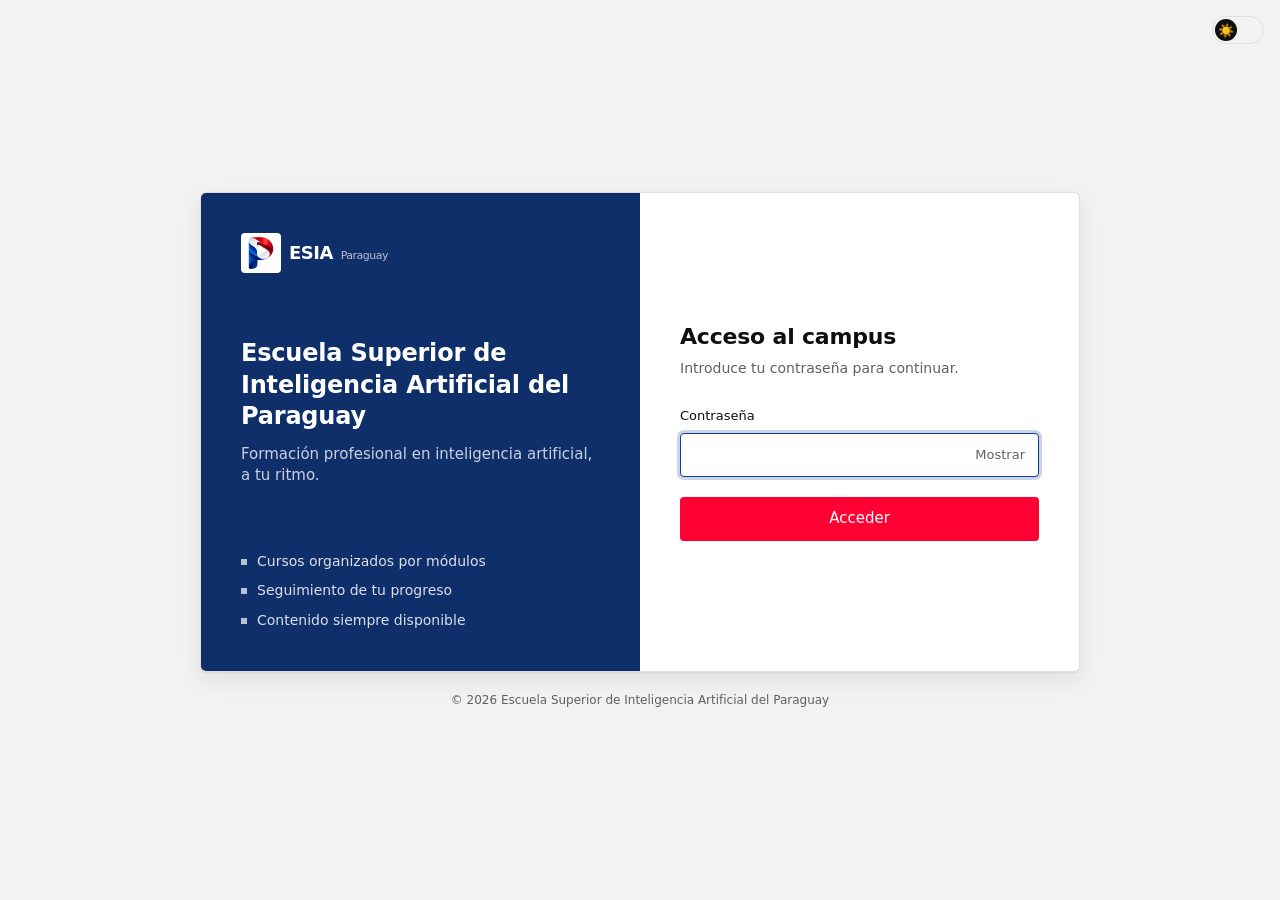
==== index.html @ 0d7a5cef "Plataforma ESIA Paraguay: portada con acceso, cursos paso a paso, modo claro/oscuro y diseño respons" ====
<!doctype html>
<html lang="es">
<head>
  <meta charset="utf-8">
  <meta name="viewport" content="width=device-width, initial-scale=1">
  <title>Escuela Superior de Inteligencia Artificial del Paraguay</title>
  <meta name="description" content="Plataforma de formación en inteligencia artificial. Acceso con contraseña.">
  <meta name="theme-color" content="#242527">
  <link rel="icon" href="assets/favicon.png" type="image/png">
  <link rel="stylesheet" href="css/styles.css">
  <script src="js/redirect.js"></script>
  <script src="js/theme.js"></script>
</head>
<body class="intro-page">
  <main class="intro">
    <button id="theme-btn" class="switch intro-theme" type="button" role="switch" aria-checked="false" aria-label="Modo oscuro"><span class="switch-knob" aria-hidden="true"></span></button>

    <section class="intro-card" aria-labelledby="intro-title">
      <div class="intro-aside">
        <div class="brand">
          <img class="brand-logo" src="assets/logo.png" alt="" width="40" height="40">
          <span class="brand-text">ESIA <small>Paraguay</small></span>
        </div>
        <div>
          <h1 id="intro-title">Escuela Superior de Inteligencia Artificial del Paraguay</h1>
          <p class="lead">Formación profesional en inteligencia artificial, a tu ritmo.</p>
        </div>
        <ul class="intro-points">
          <li>Cursos organizados por módulos</li>
          <li>Seguimiento de tu progreso</li>
          <li>Contenido siempre disponible</li>
        </ul>
      </div>

      <div class="intro-main">
        <h2>Acceso al campus</h2>
        <p class="intro-note">Introduce tu contraseña para continuar.</p>

        <form id="gate-form" class="gate" autocomplete="off" novalidate>
          <label for="password">Contraseña</label>
          <div class="gate-field">
            <input id="password" name="password" type="password" inputmode="numeric"
                   autocomplete="current-password" aria-describedby="gate-error" required autofocus>
            <button type="button" id="toggle-pass" class="gate-toggle" aria-label="Mostrar contraseña">Mostrar</button>
          </div>
          <p id="gate-error" class="gate-error" role="alert" hidden></p>
          <button type="submit" class="btn btn-primary btn-block">Acceder</button>
        </form>
      </div>
    </section>

    <footer class="intro-foot">© <span id="year"></span> Escuela Superior de Inteligencia Artificial del Paraguay</footer>
  </main>

  <script src="js/auth.js"></script>
  <script src="js/gate.js"></script>
</body>
</html>
---- css/styles.css ----
:root {
  --bg: #242527;
  --surface: #2c2d30;
  --surface-2: #36373b;
  --surface-3: #4a4b50;
  --text: #f1f1f1;
  --text-dim: #b4b5ba;
  --red: #ff0033;
  --red-dark: #cc0029;
  --blue: #3ea6ff;
  --accent: #2f6fe0;
  --accent-deep: #0f2f6b;
  --on-text: #242527;
  --topbar-bg: rgba(36, 37, 39, .95);
  --error: #ff6b81;
  --radius: 6px;
  --topbar-h: 56px;
  --sidebar-w: 240px;
}

*, *::before, *::after { box-sizing: border-box; }
html { -webkit-text-size-adjust: 100%; }
html { color-scheme: dark; }
html[data-theme="light"] {
  color-scheme: light;
  --bg: #ffffff;
  --surface: #ffffff;
  --surface-2: #f2f2f2;
  --surface-3: #e0e0e0;
  --text: #0f0f0f;
  --text-dim: #606060;
  --on-text: #ffffff;
  --topbar-bg: rgba(255, 255, 255, .95);
  --blue: #065fd4;
  --accent: #0f3d91;
  --accent-deep: #0f2f6b;
  --error: #c4001f;
}
body {
  margin: 0;
  background: var(--bg);
  color: var(--text);
  font-family: Roboto, "Segoe UI", system-ui, -apple-system, Arial, sans-serif;
  font-size: 14px;
  line-height: 1.4;
  -webkit-font-smoothing: antialiased;
  overflow-x: hidden;
  overflow-wrap: break-word;
}
a { color: inherit; text-decoration: none; }
img { display: block; max-width: 100%; }
h1, h2, h3, p { margin: 0; }
:focus-visible { outline: 2px solid var(--blue); outline-offset: 2px; }
[hidden] { display: none !important; }

/* ---------- Marca ---------- */
.brand { display: inline-flex; align-items: center; gap: 8px; font-weight: 700; letter-spacing: -0.5px; }
.brand-logo { width: 32px; height: 32px; object-fit: contain; flex: none; }
.brand-text { font-size: 18px; }
.brand-text small { font-weight: 400; color: var(--text-dim); font-size: 11px; margin-left: 2px; }

/* ---------- Botones ---------- */
.btn {
  display: inline-flex; align-items: center; justify-content: center; gap: 6px;
  border: 0; border-radius: 6px; padding: 0 16px; min-height: 36px;
  font: inherit; font-weight: 500; cursor: pointer; transition: background .15s;
  text-align: center;
}
.btn-primary { background: var(--accent); color: #fff; }
.btn-primary:hover { background: var(--accent-deep); }
html:not([data-theme="light"]) .btn-primary:hover { background: #4a86ee; }
.btn-secondary { background: transparent; color: var(--text); border: 1px solid var(--surface-3); }
.btn-secondary:hover { background: var(--surface-2); }
.btn-ghost { background: transparent; color: var(--text); border: 1px solid var(--surface-3); }
.btn-ghost:hover { background: var(--surface-2); }
.btn-block { width: 100%; min-height: 44px; border-radius: 4px; font-size: 15px; }
.intro .btn-primary { background: var(--red); color: #fff; opacity: 1; }
.intro .btn-primary:hover { background: var(--red-dark); }
.icon-btn {
  display: grid; place-items: center; width: 40px; height: 40px; border: 0; border-radius: 50%;
  background: transparent; color: var(--text); cursor: pointer; font-size: 16px; flex: none;
}
.icon-btn:hover { background: var(--surface-2); }

/* ---------- Introducción ---------- */
.intro-page { min-height: 100vh; min-height: 100dvh; background: var(--surface-2); }
.intro {
  position: relative; min-height: 100vh; min-height: 100dvh; display: flex; flex-direction: column;
  align-items: center; justify-content: center; padding: 24px 16px;
}
.intro-card {
  display: grid; grid-template-columns: 1fr 1fr; width: 100%; max-width: 880px; min-height: 480px;
  background: var(--bg); border: 1px solid var(--surface-3); border-radius: 6px; overflow: hidden;
  box-shadow: 0 1px 2px rgba(0, 0, 0, .06), 0 8px 24px rgba(0, 0, 0, .08);
}
.intro-aside {
  display: flex; flex-direction: column; justify-content: space-between; gap: 32px; padding: 40px;
  background: var(--accent-deep); color: #fff;
}
.intro-aside .brand-text small { color: rgba(255, 255, 255, .7); }
.intro-aside .brand-logo { width: 40px; height: 40px; background: #fff; border-radius: 4px; padding: 4px; }
.intro-aside h1 { font-size: 24px; line-height: 1.3; font-weight: 600; letter-spacing: -.2px; margin-bottom: 12px; }
.lead { color: rgba(255, 255, 255, .78); font-size: 15px; }
.intro-points { list-style: none; margin: 0; padding: 0; display: grid; gap: 10px; color: rgba(255, 255, 255, .85); font-size: 14px; }
.intro-points li { display: flex; align-items: center; gap: 10px; }
.intro-points li::before { content: ""; width: 6px; height: 6px; background: #fff; opacity: .7; flex: none; }
.intro-aside, .intro-main { min-width: 0; }
.intro-main { display: flex; flex-direction: column; justify-content: center; padding: 40px; }
.intro-main h2 { font-size: 22px; font-weight: 600; letter-spacing: -.2px; }
.intro-note { color: var(--text-dim); margin: 6px 0 28px; }
.gate label { display: block; font-weight: 500; font-size: 13px; margin-bottom: 8px; }
.gate-field { position: relative; display: flex; align-items: center; }
.gate input {
  width: 100%; height: 44px; padding: 0 84px 0 14px; border-radius: 4px;
  background: var(--bg); color: var(--text); border: 1px solid var(--surface-3); font: inherit; font-size: 16px;
}
.gate input:hover { border-color: var(--text-dim); }
.gate input:focus { outline: none; border-color: var(--accent); box-shadow: 0 0 0 3px color-mix(in srgb, var(--accent) 22%, transparent); }
.gate input[aria-invalid="true"] { border-color: var(--error); }
.gate-toggle {
  position: absolute; right: 4px; height: 36px; padding: 0 10px; border: 0; border-radius: 4px;
  background: transparent; color: var(--text-dim); font: inherit; font-size: 13px; cursor: pointer;
}
.gate-toggle:hover { color: var(--text); background: var(--surface-2); }
.gate-error { color: var(--error); margin-top: 10px; font-size: 13px; }
.gate .btn-block { margin-top: 20px; }
.intro-foot { margin-top: 20px; color: var(--text-dim); font-size: 12px; text-align: center; }
.shake { animation: shake .4s; }
@keyframes shake {
  20%, 60% { transform: translateX(-6px); }
  40%, 80% { transform: translateX(6px); }
}

/* ---------- Barra superior ---------- */
.topbar {
  position: fixed; inset: 0 0 auto 0; z-index: 30; height: var(--topbar-h);
  display: flex; align-items: center; justify-content: space-between; gap: 12px; padding: 0 16px;
  background: var(--topbar-bg); backdrop-filter: blur(8px); border-bottom: 1px solid var(--surface-3);
}
.topbar-left { display: flex; align-items: center; gap: 8px; }
.topbar-right { display: flex; align-items: center; gap: 8px; min-width: 100px; justify-content: flex-end; }
.search {
  position: relative; display: flex; align-items: center; flex: 0 1 560px; min-width: 0; height: 40px;
  background: var(--bg); border: 1px solid var(--surface-3); border-radius: 4px;
  transition: background .15s, border-color .15s, box-shadow .15s;
}
.search:hover { border-color: var(--text-dim); }
.search:focus-within {
  background: var(--bg); border-color: var(--accent); box-shadow: 0 0 0 3px color-mix(in srgb, var(--accent) 22%, transparent);
}
.search-icon { position: absolute; left: 14px; color: var(--text-dim); pointer-events: none; display: grid; }
.search input {
  flex: 1; min-width: 0; height: 100%; padding: 0 40px 0 44px; background: transparent; color: var(--text);
  border: 0; border-radius: 4px; font: inherit; font-size: 15px; appearance: none; -webkit-appearance: none;
}
.search input:focus { outline: none; }
.search input::placeholder { color: var(--text-dim); }
.search input::-webkit-search-cancel-button { display: none; }
.search-clear {
  position: absolute; right: 6px; width: 28px; height: 28px; border: 0; border-radius: 50%;
  background: transparent; color: var(--text-dim); cursor: pointer; font-size: 18px; line-height: 1;
}
.search-clear:hover { background: var(--surface-3); color: var(--text); }
.search:not(.has-value) .search-clear { display: none; }

/* ---------- Interruptor de tema ---------- */
.switch {
  position: relative; flex: none; width: 52px; height: 28px; padding: 0; border: 1px solid var(--surface-3);
  border-radius: 14px; background: var(--surface-2); cursor: pointer; transition: background .2s;
}
.switch-knob {
  position: absolute; top: 2px; left: 2px; width: 22px; height: 22px; border-radius: 50%;
  display: grid; place-items: center; font-size: 13px; line-height: 1;
  background: var(--text); color: var(--on-text); transition: transform .2s;
}
.switch[aria-checked="true"] .switch-knob { transform: translateX(24px); }
.intro-theme { position: absolute; top: 16px; right: 16px; z-index: 2; }

/* ---------- Estructura ---------- */
.shell { padding-top: var(--topbar-h); display: flex; min-height: 100vh; max-width: 100%; }
.sidebar {
  position: fixed; top: var(--topbar-h); bottom: 0; left: 0; width: var(--sidebar-w);
  padding: 12px; overflow-y: auto; background: var(--bg); z-index: 25;
}
.view { flex: 1; min-width: 0; max-width: 100%; margin-left: var(--sidebar-w); padding: 12px 24px 48px; outline: none; }
.sidebar-collapsed .sidebar { display: none; }
.sidebar-collapsed .view { margin-left: 0; }
.backdrop { position: fixed; inset: 0; background: rgba(0, 0, 0, .6); z-index: 20; }

.side-item {
  display: flex; align-items: center; gap: 12px; padding: 8px 12px; border-radius: 6px; line-height: 1.3;
}
.side-item:hover { background: var(--surface-2); }
.side-item.active { background: var(--surface-2); font-weight: 600; box-shadow: inset 3px 0 0 var(--accent); }
.side-logout { width: 100%; margin-top: 16px; border: 0; background: transparent; color: var(--text-dim); font: inherit; cursor: pointer; text-align: left; }
.side-num { flex: none; display: grid; place-items: center; width: 24px; height: 24px; border-radius: 4px; background: var(--surface-3); font-size: 12px; font-weight: 600; }
.side-item.active .side-num { background: var(--accent); color: #fff; }
.side-icon { width: 24px; text-align: center; flex: none; font-size: 18px; }
.side-label { display: grid; min-width: 0; }
.side-sub { color: var(--text-dim); font-size: 12px; }
.progress .progress-text { margin-top: 8px; }
.side-title { margin: 24px 12px 8px; font-weight: 600; font-size: 11px; letter-spacing: .08em; text-transform: uppercase; color: var(--text-dim); }
.side-title.current { color: var(--text); }
.chips-sub { padding-top: 0; }
.chips-sub .chip { background: transparent; border: 1px solid var(--surface-3); }
.chips-sub .chip.active { background: var(--text); border-color: var(--text); }
.progress { padding: 4px 12px; }


/* ---------- Contenido ---------- */
.view-title { font-size: 24px; font-weight: 700; margin: 8px 0 16px; letter-spacing: -.3px; }
.eyebrow { font-size: 11px; font-weight: 600; letter-spacing: .1em; text-transform: uppercase; color: var(--text-dim); }
.crumb { display: inline-block; margin: 4px 0 8px; color: var(--text-dim); font-weight: 500; }
.crumb:hover { color: var(--text); }
.empty { display: grid; justify-items: center; gap: 12px; padding: 80px 16px; color: var(--text-dim); text-align: center; }
.empty-icon { font-size: 48px; }
.thumb { position: relative; aspect-ratio: 16 / 9; border-radius: 4px; overflow: hidden; background: var(--surface-2); flex: none; }
.thumb img { width: 100%; height: 100%; object-fit: cover; }
.thumb-fallback { visibility: hidden; }
.thumb-sm { width: 128px; }

.bar { height: 4px; border-radius: 2px; background: var(--surface-3); overflow: hidden; }
.bar span { display: block; height: 100%; width: 0; background: var(--accent); transition: width .3s; }
.progress-block { display: grid; gap: 6px; margin: 12px 0; }
.progress-text { color: var(--text-dim); font-size: 12px; }

/* Inicio: continuar + cursos */
.resume {
  display: flex; align-items: center; gap: 16px; padding: 12px; margin-bottom: 20px;
  background: var(--bg); border: 1px solid var(--surface-3); border-left: 3px solid var(--accent); border-radius: var(--radius);
}
.resume:hover { background: var(--surface-2); }
.resume .lesson-text { flex: 1; }
.courses { display: grid; grid-template-columns: repeat(auto-fill, minmax(320px, 1fr)); gap: 16px; max-width: 1000px; }
.course-card { display: flex; flex-direction: column; padding: 24px; background: var(--bg); border: 1px solid var(--surface-3); border-top: 3px solid var(--accent); border-radius: 6px; }
.lead-line { color: var(--text-dim); margin: -8px 0 20px; font-size: 15px; }
.course-desc { color: var(--text-dim); margin-top: 6px; font-size: 14px; max-width: 60ch; }
.course-title { font-size: 18px; line-height: 1.3; margin-top: 4px; }
.course-meta { color: var(--text-dim); margin-top: 4px; }
.course-actions { display: flex; flex-wrap: wrap; gap: 8px; margin-top: auto; padding-top: 8px; }

/* Curso: módulos y lecciones numeradas */
.course-head { display: flex; align-items: flex-start; justify-content: space-between; gap: 16px; flex-wrap: wrap; max-width: 860px; margin-bottom: 8px; }
.course-head > div { flex: 1; min-width: 260px; }
.module { max-width: 860px; margin-top: 40px; }
.module-head { display: flex; align-items: flex-end; justify-content: space-between; gap: 12px; padding: 0 12px 12px; border-bottom: 2px solid var(--text); }
.module-title { font-size: 18px; font-weight: 600; margin-top: 4px; }
.count { color: var(--text-dim); font-weight: 600; font-variant-numeric: tabular-nums; }
.count.complete { color: var(--text); }
.count.complete::before { content: "✓ "; }

.lessons { list-style: none; margin: 0; padding: 0; }
.lesson { display: flex; align-items: center; gap: 12px; padding: 14px 12px; border-radius: 6px; }
.lesson:hover { background: var(--surface-2); }
.lesson.current { background: var(--surface-2); box-shadow: inset 3px 0 0 var(--accent); }
.lesson.current .lesson-title { font-weight: 600; }
.lesson-link { display: flex; align-items: center; gap: 16px; flex: 1; min-width: 0; }
.lesson-text { display: grid; gap: 2px; min-width: 0; }
.lesson-title { font-weight: 500; font-size: 15px; line-height: 1.45; }
.lesson-sub { color: var(--text-dim); font-size: 13px; }
.step { flex: none; width: 20px; text-align: center; color: var(--text-dim); font-size: 13px; font-weight: 500; font-variant-numeric: tabular-nums; }
.lesson.seen .lesson-title { color: var(--text-dim); }
.lesson.seen .thumb img { opacity: .55; }
.lessons-flat { max-width: 860px; }

/* Botón de visto: anillo fino; al marcar, solo una marca dibujada con trazo */
.check {
  position: relative; flex: none; width: 20px; height: 20px; padding: 0; margin-left: 4px;
  border: 1.5px solid var(--surface-3); border-radius: 50%; background: transparent; cursor: pointer;
  font-size: 0; color: var(--text); transition: border-color .15s, background .15s;
}
.check:hover { border-color: var(--text-dim); }
.check::after {
  content: ""; position: absolute; left: 5.5px; top: 2.5px; width: 4px; height: 8px;
  border: solid currentColor; border-width: 0 1.5px 1.5px 0; transform: rotate(45deg) scale(0);
  transition: transform .15s;
}
.check.on { border-color: var(--text); }
.check.on::after { transform: rotate(45deg) scale(1); }

/* Reproductor */
.watch { display: grid; grid-template-columns: minmax(0, 1fr) 380px; gap: 28px; max-width: 1600px; margin: 0 auto; }
.player { aspect-ratio: 16 / 9; border-radius: var(--radius); overflow: hidden; background: #000; margin-bottom: 14px; }
.player iframe { width: 100%; height: 100%; border: 0; display: block; }
.watch-title { font-size: 22px; overflow-wrap: anywhere; font-weight: 700; line-height: 1.3; margin: 4px 0; }
.watch-actions { display: flex; flex-wrap: wrap; align-items: center; gap: 8px; margin-top: 14px; }
.watch-nav { display: grid; grid-template-columns: 1fr 1fr; gap: 12px; margin-top: 24px; }
.nav-link { display: grid; gap: 2px; padding: 12px 14px; border-radius: var(--radius); background: var(--bg); border: 1px solid var(--surface-3); min-width: 0; }
.nav-link:hover { background: var(--surface-2); }
.nav-link small { color: var(--text-dim); font-weight: 600; }
.nav-link span { font-weight: 500; overflow: hidden; text-overflow: ellipsis; white-space: nowrap; }
.nav-next { text-align: right; grid-column: 2; }
.file-warning { margin-bottom: 12px; padding: 10px 14px; border-radius: var(--radius); background: var(--surface-2); border-left: 4px solid var(--accent); }

.queue { align-self: start; position: sticky; top: calc(var(--topbar-h) + 12px); max-height: calc(100vh - var(--topbar-h) - 24px); overflow-y: auto; padding: 0 4px 24px 0; }
.queue .crumb { margin-bottom: 16px; }
.queue-title { font-size: 18px; font-weight: 600; line-height: 1.35; }
.queue .progress-block { margin: 16px 0 8px; }
.queue-module { display: flex; justify-content: space-between; align-items: baseline; gap: 8px; margin: 32px 12px 8px; font-weight: 500; font-size: 13px; color: var(--text-dim); }
.queue-module span:first-child { letter-spacing: .02em; }
.lessons-compact .lesson { padding: 12px 12px; }
.lessons-compact .lesson-link { gap: 14px; }
.lessons-compact .lesson-title { font-size: 14px; line-height: 1.45; font-weight: 400; }
.lessons-compact .lesson.current .lesson-title { font-weight: 600; }

.noscript { padding: 24px; text-align: center; }

/* ---------- Responsive ---------- */
@media (max-width: 1200px) {
  .watch { grid-template-columns: 1fr; }
  .queue { position: static; max-height: none; }
}
@media (max-width: 1000px) {
  .topbar-right { min-width: 0; }
  .sidebar { transform: translateX(-100%); transition: transform .2s; box-shadow: 4px 0 20px rgba(0, 0, 0, .5); }
  .menu-open .sidebar { transform: none; }
  .view { margin-left: 0; padding: 8px 16px 40px; }
  .sidebar-collapsed .sidebar { display: block; }
}
@media (max-width: 640px) {
  :root { --topbar-h: 52px; }
  .topbar { padding: 0 8px; gap: 6px; padding-left: max(8px, env(safe-area-inset-left)); padding-right: max(8px, env(safe-area-inset-right)); }
  .topbar-left { gap: 2px; flex: none; }
  .brand-text { display: none; }
  .search { flex: 1 1 auto; min-width: 0; }
  .search input { font-size: 16px; }
  .topbar-right { min-width: 0; flex: none; }
  .topbar-right > .btn { display: none; }
  .sidebar { width: min(86vw, 320px); }
  .view { padding: 8px 16px 40px; }
  .view-title { font-size: 21px; }
  .courses { grid-template-columns: minmax(0, 1fr); }
  .course-card { padding: 16px; }
  .course-head { flex-direction: column; }
  .course-head > div { min-width: 0; width: 100%; }
  .course-head > .btn { width: 100%; }
  .resume { flex-wrap: wrap; }
  .resume .thumb-sm { display: none; }
  .resume .btn { width: 100%; }
  .module { margin-top: 28px; }
  .module-head, .lesson { padding-left: 4px; padding-right: 4px; }
  .lesson-link { gap: 10px; }
  .lesson .thumb-sm { width: 84px; }
  .lessons-compact .lesson .thumb-sm { display: none; }
  .check { width: 24px; height: 24px; }
  .check::after { left: 7.5px; top: 4px; }
  .watch { gap: 20px; }
  .player { border-radius: 0; margin-left: -16px; margin-right: -16px; }
  .watch-title { font-size: 19px; }
  .watch-actions { flex-direction: column; align-items: stretch; }
  .watch-actions .btn { width: 100%; min-height: 44px; }
  .watch-nav { grid-template-columns: minmax(0, 1fr); }
  .nav-next { grid-column: auto; text-align: left; }
  .nav-link span { white-space: normal; }
  .intro { padding: 16px 12px; justify-content: flex-start; padding-top: 56px; }
  .intro-card { grid-template-columns: minmax(0, 1fr); min-height: 0; }
  .intro-aside, .intro-main { padding: 24px 20px; }
  .intro-aside { gap: 20px; }
  .intro-aside h1 { font-size: 20px; }
  .gate input { font-size: 16px; }
}
@media (prefers-reduced-motion: reduce) {
  * { animation: none !important; transition: none !important; }
}
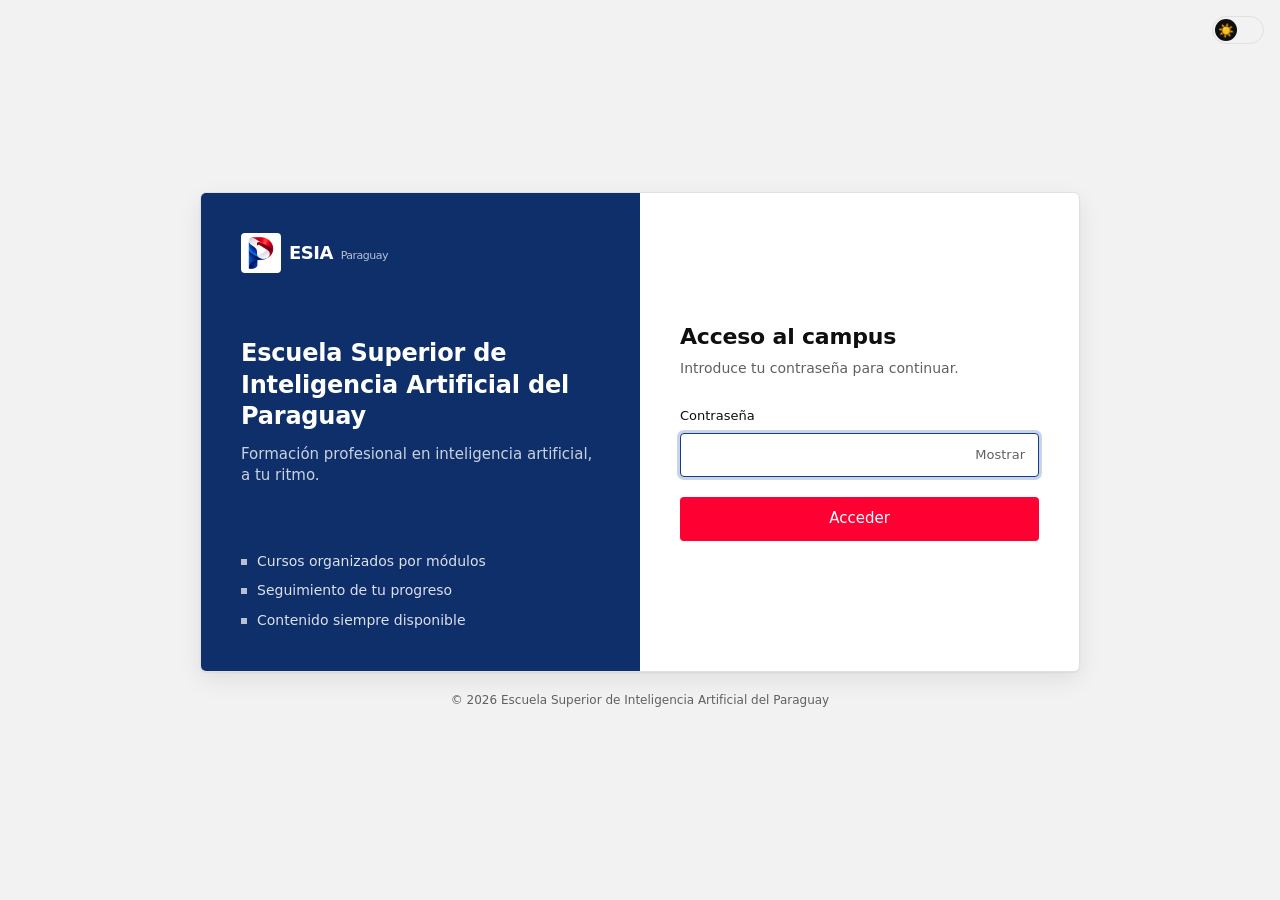
==== commit c8ee64b4: "Vista previa al compartir: etiquetas Open Graph, imagen 1200x630 y apple-touch-icon Co-Authored-By: " ====
--- a/index.html
+++ b/index.html
@@ -7,6 +7,24 @@
   <meta name="description" content="Plataforma de formación en inteligencia artificial. Acceso con contraseña.">
   <meta name="theme-color" content="#242527">
   <link rel="icon" href="assets/favicon.png" type="image/png">
+  <!-- Vista previa al compartir (WhatsApp, Telegram, redes). Si cambia la dirección web, actualiza las URLs de abajo. -->
+  <link rel="canonical" href="https://paumartifelip-cpu.github.io/escuelasuperioriaparaguay/">
+  <link rel="apple-touch-icon" href="assets/apple-touch-icon.png">
+  <meta property="og:type" content="website">
+  <meta property="og:site_name" content="ESIA Paraguay">
+  <meta property="og:locale" content="es_ES">
+  <meta property="og:title" content="Escuela Superior de Inteligencia Artificial del Paraguay">
+  <meta property="og:description" content="Formación profesional en inteligencia artificial, a tu ritmo.">
+  <meta property="og:url" content="https://paumartifelip-cpu.github.io/escuelasuperioriaparaguay/">
+  <meta property="og:image" content="https://paumartifelip-cpu.github.io/escuelasuperioriaparaguay/assets/og-image.png">
+  <meta property="og:image:type" content="image/png">
+  <meta property="og:image:width" content="1200">
+  <meta property="og:image:height" content="630">
+  <meta property="og:image:alt" content="Logo de la Escuela Superior de Inteligencia Artificial del Paraguay">
+  <meta name="twitter:card" content="summary_large_image">
+  <meta name="twitter:title" content="Escuela Superior de Inteligencia Artificial del Paraguay">
+  <meta name="twitter:description" content="Formación profesional en inteligencia artificial, a tu ritmo.">
+  <meta name="twitter:image" content="https://paumartifelip-cpu.github.io/escuelasuperioriaparaguay/assets/og-image.png">
   <link rel="stylesheet" href="css/styles.css">
   <script src="js/redirect.js"></script>
   <script src="js/theme.js"></script>
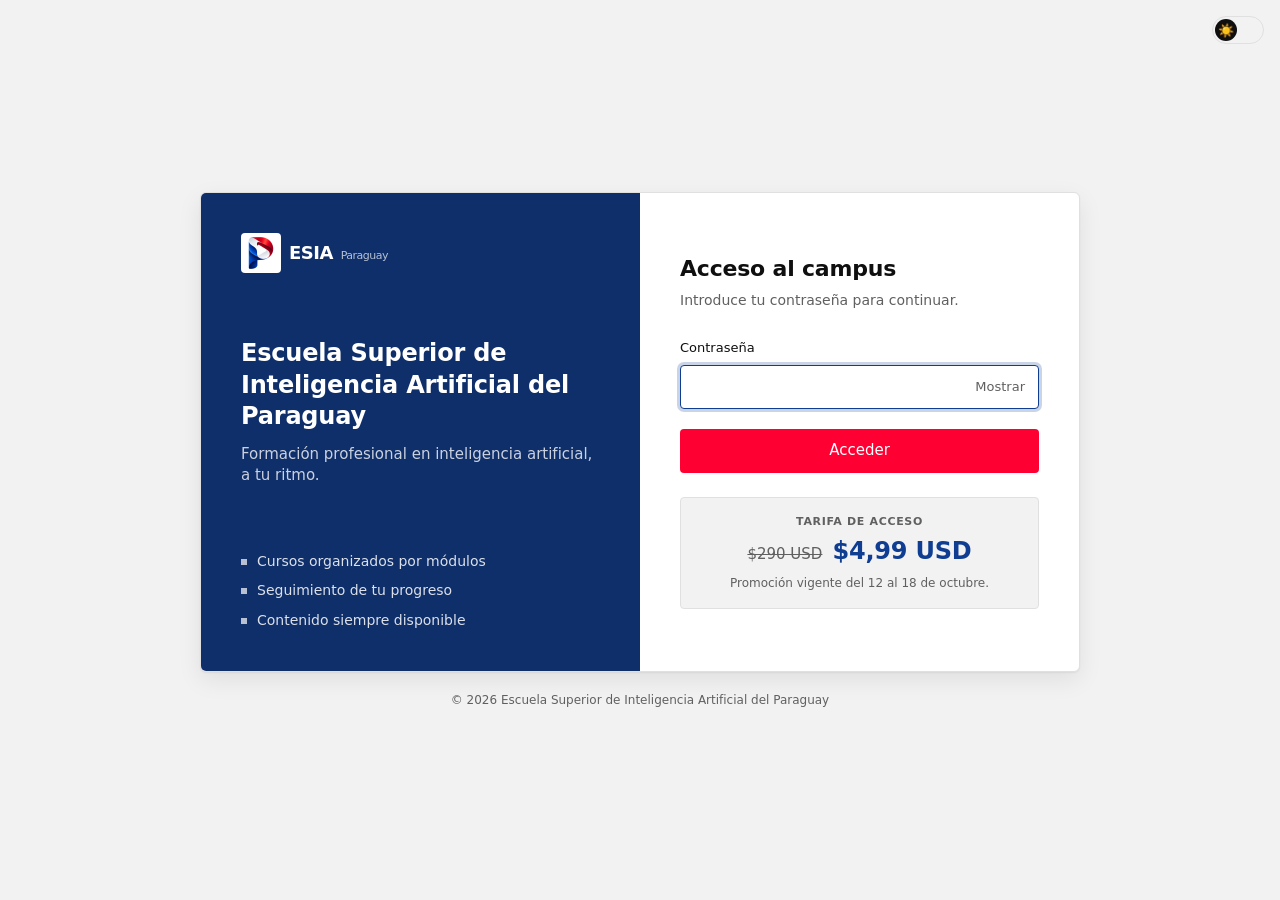
==== commit 839e0cf3: "Añadir oferta de precio de acceso en la portada Tarifa promocional ($4,99 USD frente a $290 USD) vál" ====
--- a/index.html
+++ b/index.html
@@ -57,13 +57,19 @@
         <form id="gate-form" class="gate" autocomplete="off" novalidate>
           <label for="password">Contraseña</label>
           <div class="gate-field">
-            <input id="password" name="password" type="password" inputmode="numeric"
+            <input id="password" name="password" type="password"
                    autocomplete="current-password" aria-describedby="gate-error" required autofocus>
             <button type="button" id="toggle-pass" class="gate-toggle" aria-label="Mostrar contraseña">Mostrar</button>
           </div>
           <p id="gate-error" class="gate-error" role="alert" hidden></p>
           <button type="submit" class="btn btn-primary btn-block">Acceder</button>
         </form>
+
+        <div class="offer" role="note">
+          <p class="offer-eyebrow">Tarifa de acceso</p>
+          <p class="offer-price"><span class="offer-old">$290 USD</span><span class="offer-new">$4,99 USD</span></p>
+          <p class="offer-terms">Promoción vigente del 12 al 18 de octubre.</p>
+        </div>
       </div>
     </section>
 
--- a/css/styles.css
+++ b/css/styles.css
@@ -124,6 +124,18 @@
 .gate-toggle:hover { color: var(--text); background: var(--surface-2); }
 .gate-error { color: var(--error); margin-top: 10px; font-size: 13px; }
 .gate .btn-block { margin-top: 20px; }
+.offer {
+  margin-top: 24px; padding: 16px 18px; border: 1px solid var(--surface-3); border-radius: 4px;
+  background: var(--surface-2); text-align: center;
+}
+.offer-eyebrow {
+  margin: 0 0 6px; color: var(--text-dim); font-size: 11px; font-weight: 600;
+  text-transform: uppercase; letter-spacing: .06em;
+}
+.offer-price { margin: 0; display: flex; align-items: baseline; justify-content: center; gap: 10px; }
+.offer-old { color: var(--text-dim); font-size: 15px; text-decoration: line-through; }
+.offer-new { color: var(--accent); font-size: 24px; font-weight: 700; letter-spacing: -.2px; }
+.offer-terms { margin: 6px 0 0; color: var(--text-dim); font-size: 12px; }
 .intro-foot { margin-top: 20px; color: var(--text-dim); font-size: 12px; text-align: center; }
 .shake { animation: shake .4s; }
 @keyframes shake {
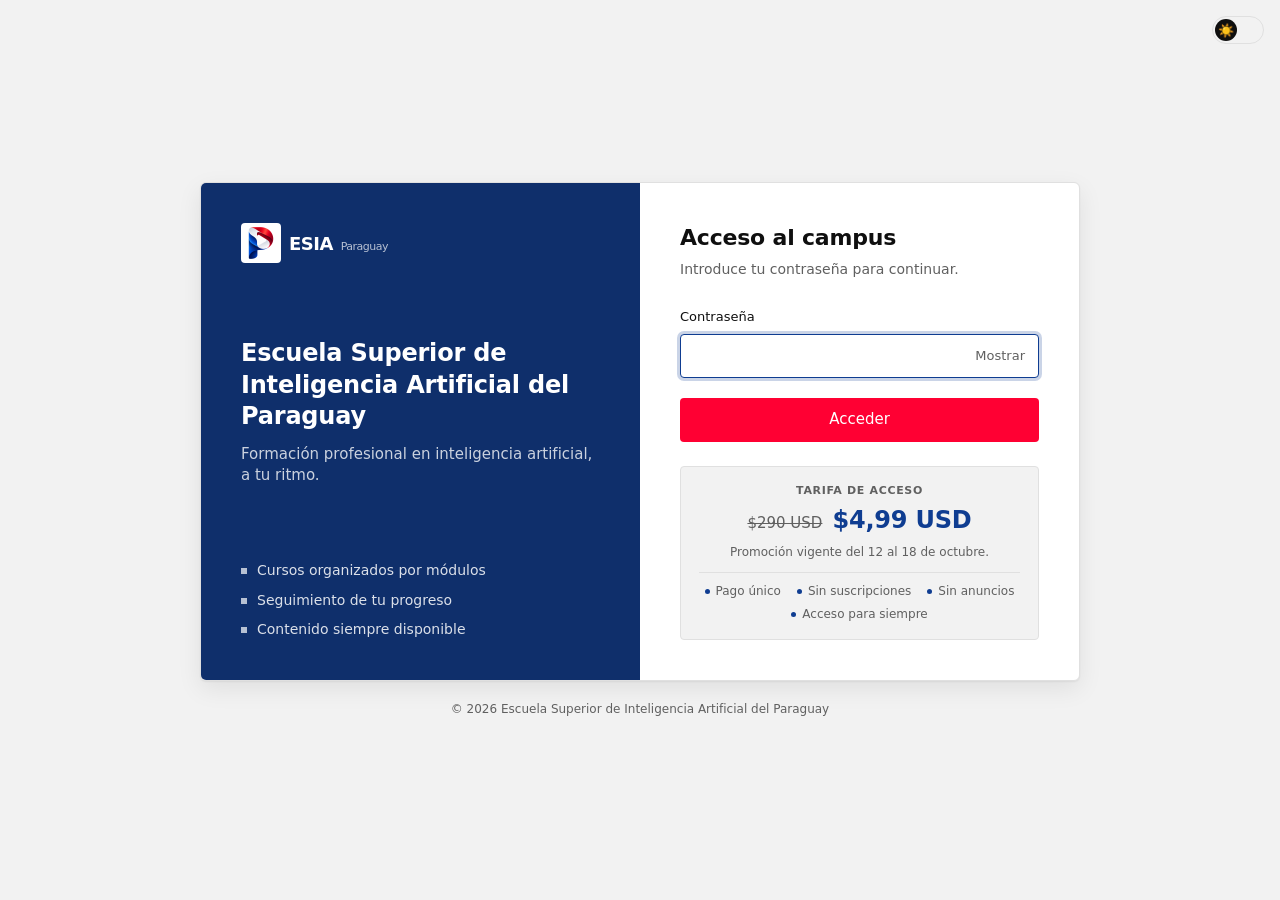
==== commit 52d54854: "Añadir claves de valor bajo la oferta de precio Pago único, sin suscripciones, sin anuncios, acceso " ====
--- a/index.html
+++ b/index.html
@@ -69,6 +69,12 @@
           <p class="offer-eyebrow">Tarifa de acceso</p>
           <p class="offer-price"><span class="offer-old">$290 USD</span><span class="offer-new">$4,99 USD</span></p>
           <p class="offer-terms">Promoción vigente del 12 al 18 de octubre.</p>
+          <ul class="offer-perks">
+            <li>Pago único</li>
+            <li>Sin suscripciones</li>
+            <li>Sin anuncios</li>
+            <li>Acceso para siempre</li>
+          </ul>
         </div>
       </div>
     </section>
--- a/css/styles.css
+++ b/css/styles.css
@@ -136,6 +136,12 @@
 .offer-old { color: var(--text-dim); font-size: 15px; text-decoration: line-through; }
 .offer-new { color: var(--accent); font-size: 24px; font-weight: 700; letter-spacing: -.2px; }
 .offer-terms { margin: 6px 0 0; color: var(--text-dim); font-size: 12px; }
+.offer-perks {
+  list-style: none; margin: 12px 0 0; padding: 10px 0 0; border-top: 1px solid var(--surface-3);
+  display: flex; flex-wrap: wrap; justify-content: center; gap: 6px 16px; color: var(--text-dim); font-size: 12px;
+}
+.offer-perks li { display: flex; align-items: center; gap: 6px; }
+.offer-perks li::before { content: ""; width: 5px; height: 5px; border-radius: 50%; background: var(--accent); flex: none; }
 .intro-foot { margin-top: 20px; color: var(--text-dim); font-size: 12px; text-align: center; }
 .shake { animation: shake .4s; }
 @keyframes shake {
